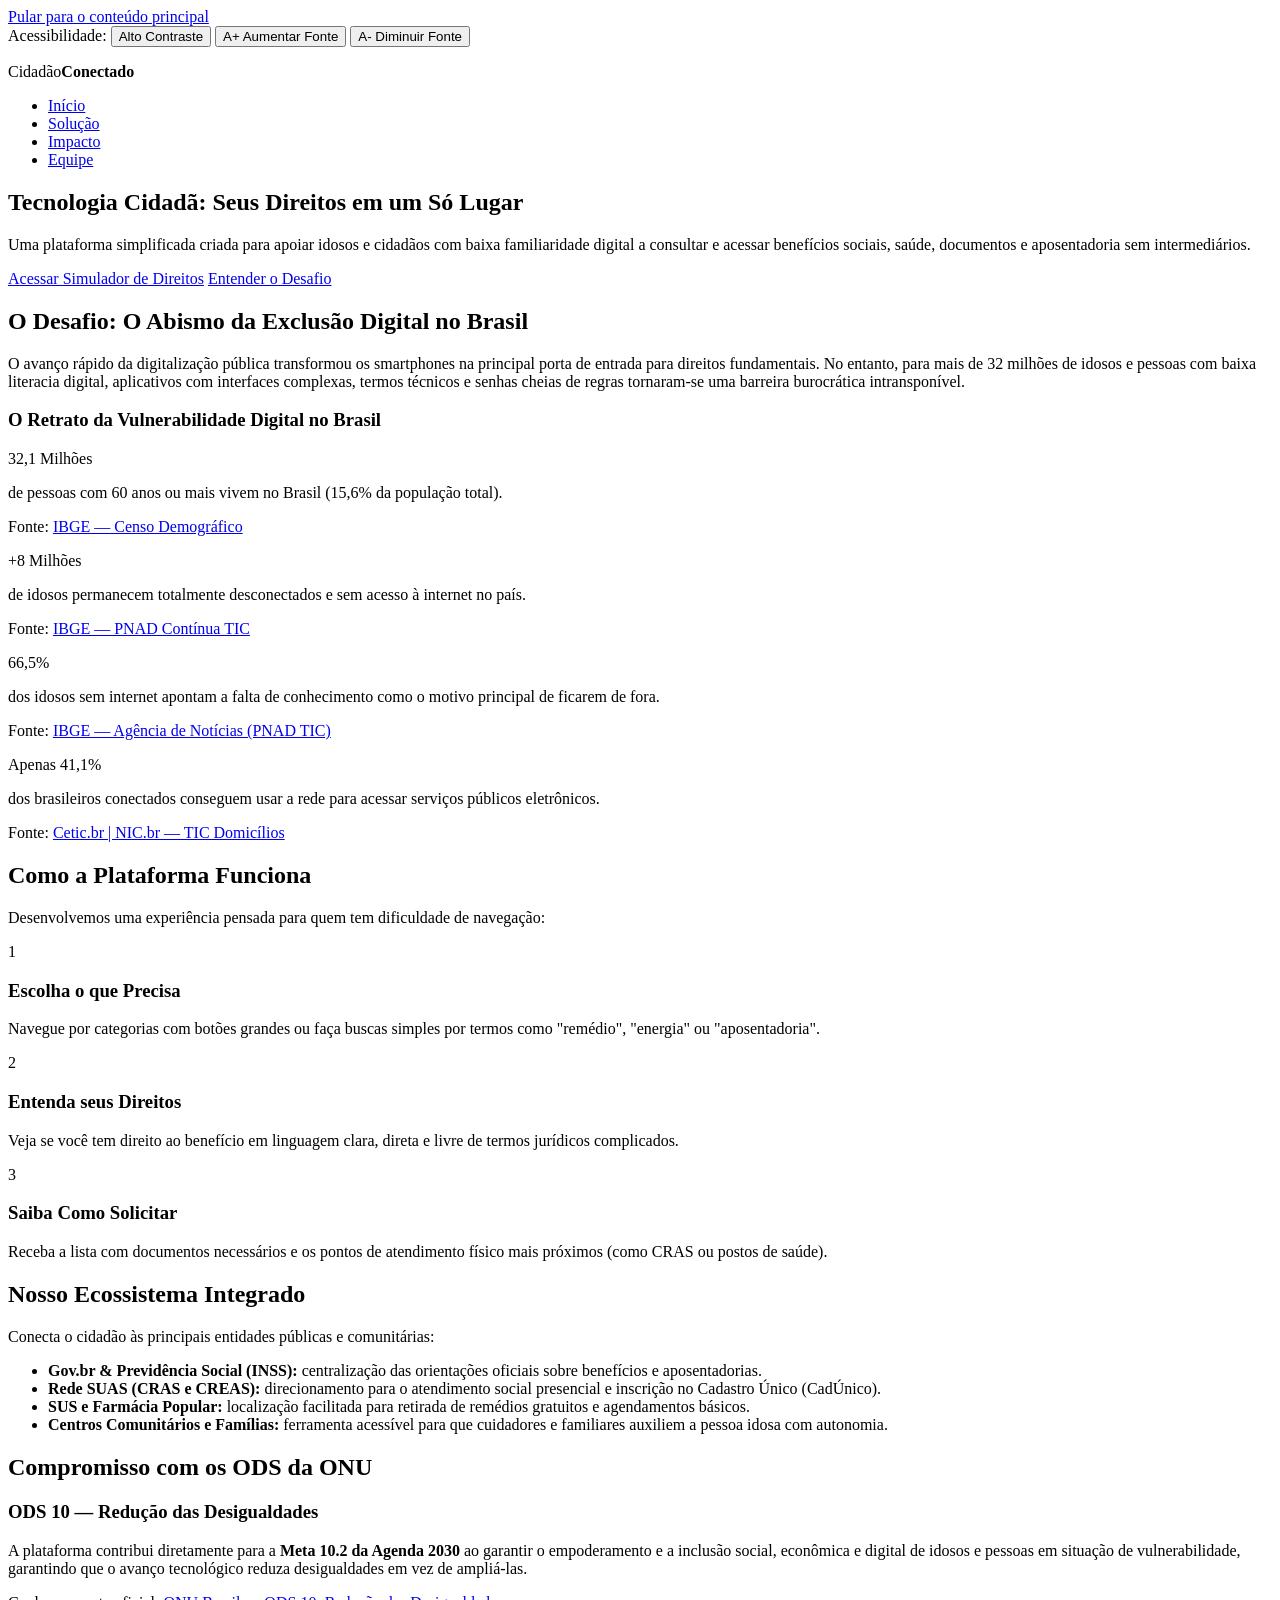
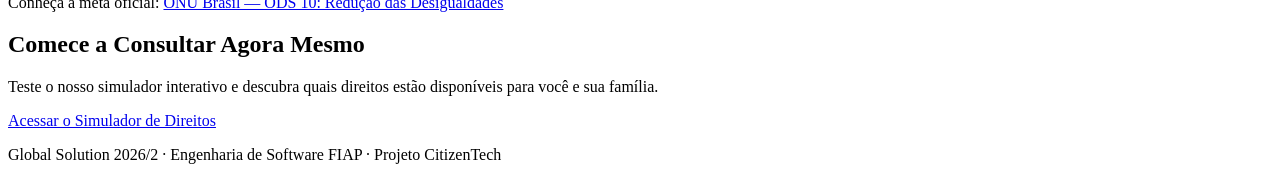
==== index.html @ df6c73b5 "att html" ====
<!DOCTYPE html>
<html lang="pt-BR">
<head>
  <meta charset="UTF-8">
  <meta name="viewport" content="width=device-width, initial-scale=1.0">
  <title>Cidadão Conectado | Serviços e Direitos Acessíveis</title>
  <link rel="stylesheet" href="css/style.css">
</head>
<body>

  <!-- Atalho de acessibilidade para teclado (Requisito 06) -->
  <a class="pular" href="#conteudo">Pular para o conteúdo principal</a>

  <!-- Barra de Acessibilidade (Diferencial de Desempate - Página 22 do PDF) -->
  <aside class="barra-acessibilidade" aria-label="Ferramentas de Acessibilidade">
    <div class="conteiner-acessibilidade">
      <span>Acessibilidade:</span>
      <button type="button" id="btn-contraste" aria-label="Alternar modo de alto contraste">Alto Contraste</button>
      <button type="button" id="btn-aumentar-fonte" aria-label="Aumentar o tamanho do texto">A+ Aumentar Fonte</button>
      <button type="button" id="btn-diminuir-fonte" aria-label="Diminuir o tamanho do texto">A- Diminuir Fonte</button>
    </div>
  </aside>

  <!-- Cabeçalho e Menu Semântico Padronizado (Requisito 02) -->
  <header>
    <div class="conteiner-topo">
      <div class="marca">
        <p class="logo-texto">Cidadão<strong>Conectado</strong></p>
      </div>
      <nav aria-label="Navegação Principal">
        <ul>
          <li><a href="index.html" aria-current="page">Início</a></li>
          <li><a href="solucao.html">Solução</a></li>
          <li><a href="impacto.html">Impacto</a></li>
          <li><a href="equipe.html">Equipe</a></li>
        </ul>
      </nav>
    </div>
  </header>

  <!-- Conteúdo Principal Exclusivo -->
  <main id="conteudo">
    <!-- Bloco 1: Destaque Principal (Hero) -->
    <section class="destaque-home">
      <h1>Tecnologia Cidadã: Seus Direitos em um Só Lugar</h1>
      <p class="subtitulo">
        Uma plataforma simplificada criada para apoiar idosos e cidadãos com baixa familiaridade digital a consultar e acessar benefícios sociais, saúde, documentos e aposentadoria sem intermediários.
      </p>
      <div class="botoes-hero">
        <a href="solucao.html" class="botao-destaque">Acessar Simulador de Direitos</a>
        <a href="#problema" class="botao-secundario">Entender o Desafio</a>
      </div>
    </section>

    <!-- Bloco 2: Quem é o Cidadão e os Dados Reais do Problema (Requisito 01 da GS) -->
    <section id="problema" class="secao-problema">
      <h2>O Desafio: O Abismo da Exclusão Digital no Brasil</h2>
      <p>
        O avanço rápido da digitalização pública transformou os smartphones na principal porta de entrada para direitos fundamentais. No entanto, para mais de 32 milhões de idosos e pessoas com baixa literacia digital, aplicativos com interfaces complexas, termos técnicos e senhas cheias de regras tornaram-se uma barreira burocrática intransponível.
      </p>

      <!-- Painel Estatístico com Fontes Oficiais e Links Externos Seguros [F01-05] -->
      <article class="painel-estatisticas">
        <h3>O Retrato da Vulnerabilidade Digital no Brasil</h3>
        
        <div class="linha-dados">
          <div class="dado-item">
            <p class="numero-destaque">32,1 Milhões</p>
            <p>de pessoas com 60 anos ou mais vivem no Brasil (15,6% da população total).</p>
            <p class="link-fonte">
              Fonte: <a href="https://censo2022.ibge.gov.br/" target="_blank" rel="noopener noreferrer">IBGE — Censo Demográfico</a>
            </p>
          </div>

          <div class="dado-item">
            <p class="numero-destaque">+8 Milhões</p>
            <p>de idosos permanecem totalmente desconectados e sem acesso à internet no país.</p>
            <p class="link-fonte">
              Fonte: <a href="https://www.ibge.gov.br/estatisticas/sociais/populacao/17270-pnad-continua.html" target="_blank" rel="noopener noreferrer">IBGE — PNAD Contínua TIC</a>
            </p>
          </div>

          <div class="dado-item">
            <p class="numero-destaque">66,5%</p>
            <p>dos idosos sem internet apontam a falta de conhecimento como o motivo principal de ficarem de fora.</p>
            <p class="link-fonte">
              Fonte: <a href="https://agenciadenoticias.ibge.gov.br/" target="_blank" rel="noopener noreferrer">IBGE — Agência de Notícias (PNAD TIC)</a>
            </p>
          </div>

          <div class="dado-item">
            <p class="numero-destaque">Apenas 41,1%</p>
            <p>dos brasileiros conectados conseguem usar a rede para acessar serviços públicos eletrônicos.</p>
            <p class="link-fonte">
              Fonte: <a href="https://cetic.br/pt/pesquisa/domicilios/" target="_blank" rel="noopener noreferrer">Cetic.br | NIC.br — TIC Domicílios</a>
            </p>
          </div>
        </div>
      </article>
    </section>

    <!-- Bloco 3: Como Funciona em 3 Passos Simples (Critério 03 do PDF da GS) -->
    <section class="como-funciona">
      <h2>Como a Plataforma Funciona</h2>
      <p>Desenvolvemos uma experiência pensada para quem tem dificuldade de navegação:</p>
      
      <div class="passos-grid">
        <article class="card-passo">
          <span class="passo-numero">1</span>
          <h3>Escolha o que Precisa</h3>
          <p>Navegue por categorias com botões grandes ou faça buscas simples por termos como "remédio", "energia" ou "aposentadoria".</p>
        </article>

        <article class="card-passo">
          <span class="passo-numero">2</span>
          <h3>Entenda seus Direitos</h3>
          <p>Veja se você tem direito ao benefício em linguagem clara, direta e livre de termos jurídicos complicados.</p>
        </article>

        <article class="card-passo">
          <span class="passo-numero">3</span>
          <h3>Saiba Como Solicitar</h3>
          <p>Receba a lista com documentos necessários e os pontos de atendimento físico mais próximos (como CRAS ou postos de saúde).</p>
        </article>
      </div>
    </section>

    <!-- Bloco 4: Quem Participa do Ecossistema (Critério 05 do PDF da GS) -->
    <section class="secao-ecossistema">
      <h2>Nosso Ecossistema Integrado</h2>
      <p>Conecta o cidadão às principais entidades públicas e comunitárias:</p>
      <ul>
        <li><strong>Gov.br & Previdência Social (INSS):</strong> centralização das orientações oficiais sobre benefícios e aposentadorias.</li>
        <li><strong>Rede SUAS (CRAS e CREAS):</strong> direcionamento para o atendimento social presencial e inscrição no Cadastro Único (CadÚnico).</li>
        <li><strong>SUS e Farmácia Popular:</strong> localização facilitada para retirada de remédios gratuitos e agendamentos básicos.</li>
        <li><strong>Centros Comunitários e Famílias:</strong> ferramenta acessível para que cuidadores e familiares auxiliem a pessoa idosa com autonomia.</li>
      </ul>
    </section>

    <!-- Bloco 5: Conexão com os ODS da ONU (Páginas 11 e 20 do PDF da GS) -->
    <section class="secao-ods">
      <h2>Compromisso com os ODS da ONU</h2>
      <article class="card-ods">
        <h3>ODS 10 — Redução das Desigualdades</h3>
        <p>
          A plataforma contribui diretamente para a <strong>Meta 10.2 da Agenda 2030</strong> ao garantir o empoderamento e a inclusão social, econômica e digital de idosos e pessoas em situação de vulnerabilidade, garantindo que o avanço tecnológico reduza desigualdades em vez de ampliá-las.
        </p>
        <p class="link-fonte">
          Conheça a meta oficial: 
          <a href="https://brasil.un.org/pt-br/sdgs/10" target="_blank" rel="noopener noreferrer">
            ONU Brasil — ODS 10: Redução das Desigualdades
          </a>
        </p>
      </article>
    </section>

    <!-- Bloco 6: Nenhuma Página sem Saída (Diferencial da Página 22) -->
    <section class="chamada-acao">
      <h2>Comece a Consultar Agora Mesmo</h2>
      <p>Teste o nosso simulador interativo e descubra quais direitos estão disponíveis para você e sua família.</p>
      <a href="solucao.html" class="botao-destaque">Acessar o Simulador de Direitos</a>
    </section>
  </main> <!-- Fechamento correto do main! -->

  <!-- Rodapé Semântico -->
  <footer>
    <p>Global Solution 2026/2 · Engenharia de Software FIAP · Projeto CitizenTech</p>
  </footer>

</body>
</html>
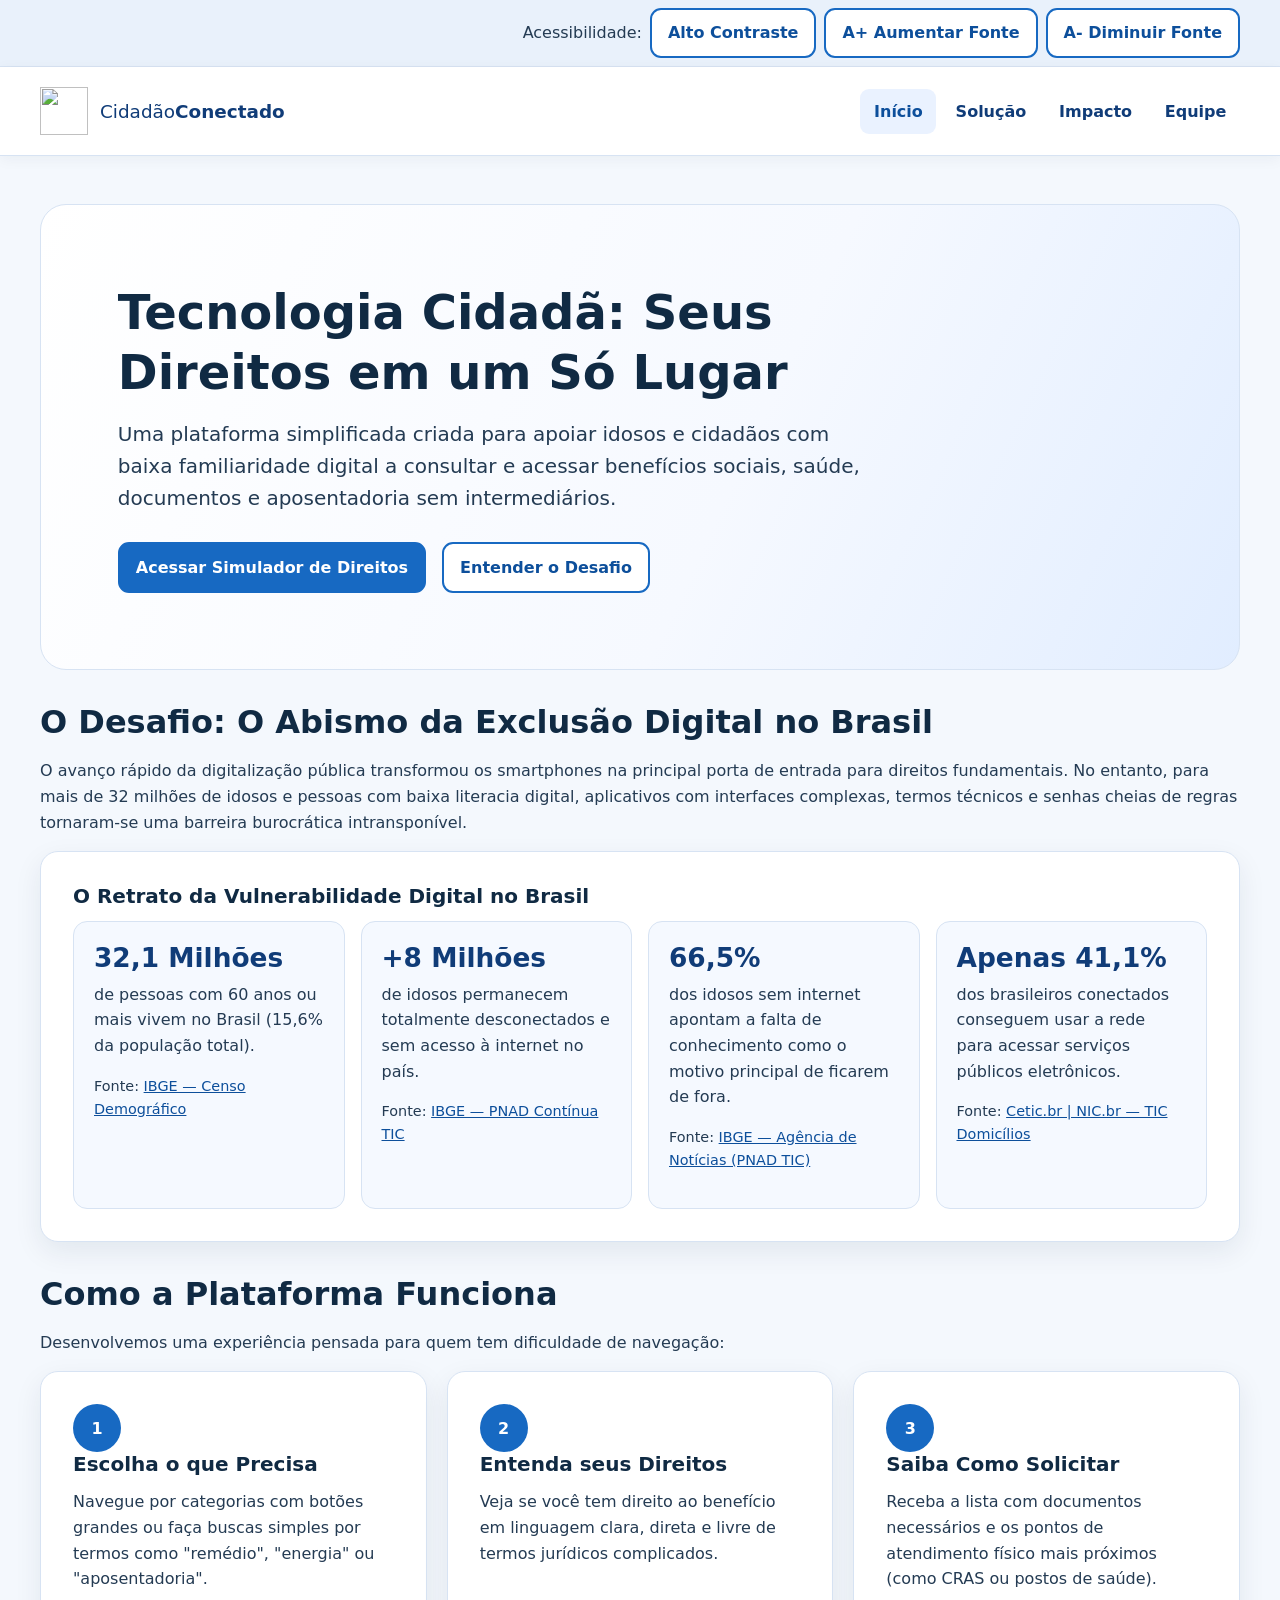
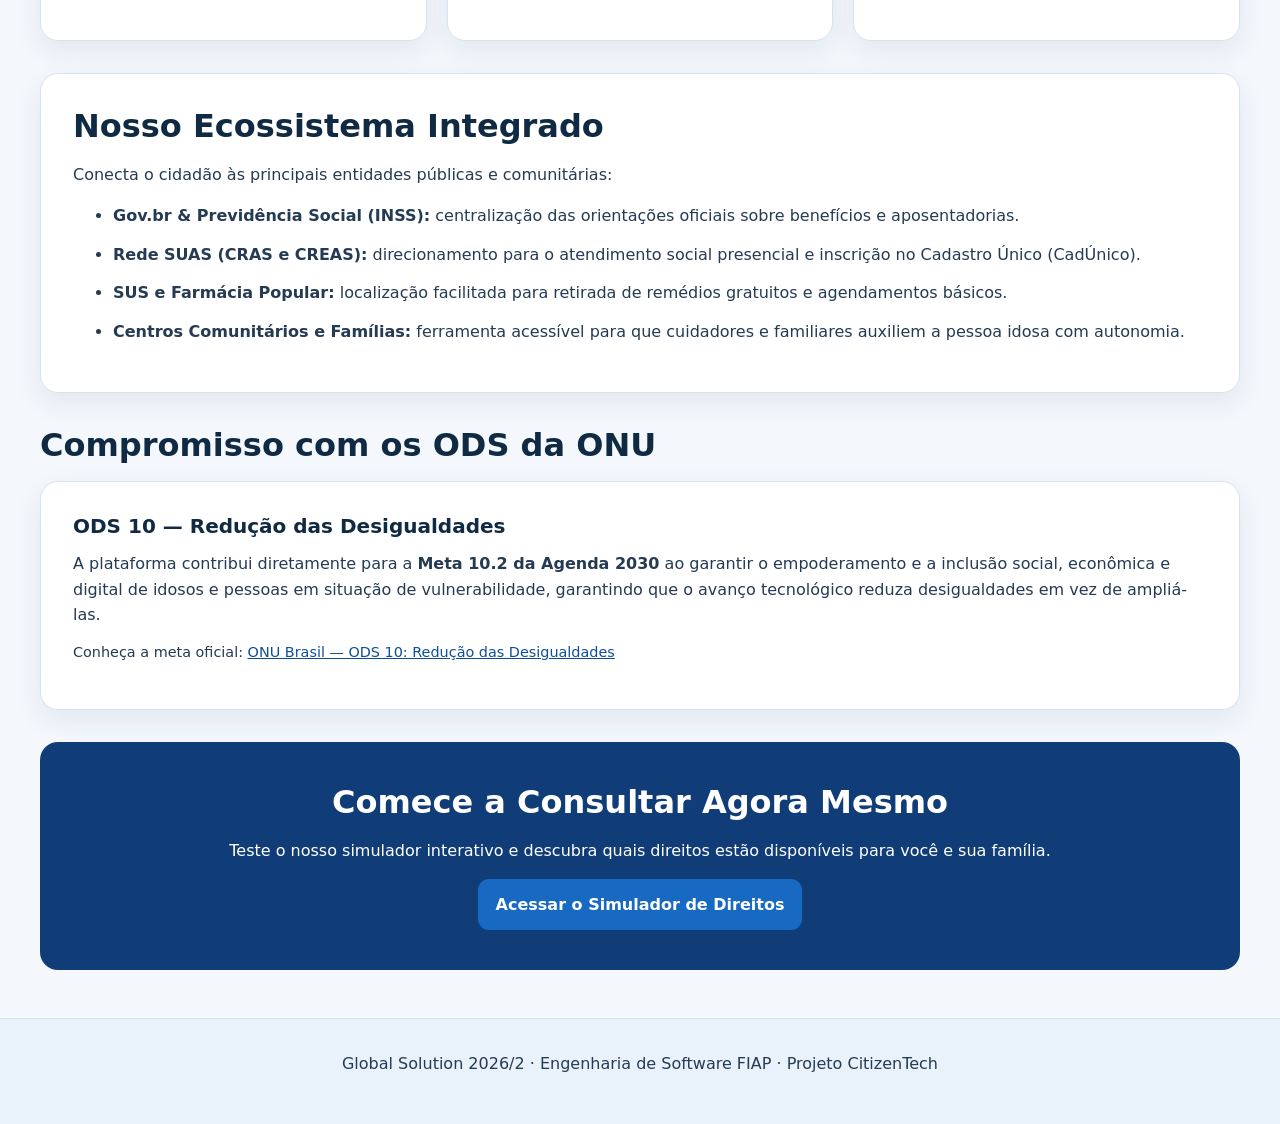
==== commit c080fbc0: "att html" ====
--- a/index.html
+++ b/index.html
@@ -5,6 +5,8 @@
   <meta name="viewport" content="width=device-width, initial-scale=1.0">
   <title>Cidadão Conectado | Serviços e Direitos Acessíveis</title>
   <link rel="stylesheet" href="css/style.css">
+  <link rel="stylesheet" href="css/home.css">
+  <link rel="icon" type="image/png" href="img/logo-sem-palavras.png">
 </head>
 <body>
 
@@ -25,6 +27,7 @@
   <header>
     <div class="conteiner-topo">
       <div class="marca">
+        <img src="img/logo-sem-palavras.png" alt="">
         <p class="logo-texto">Cidadão<strong>Conectado</strong></p>
       </div>
       <nav aria-label="Navegação Principal">
--- a/css/style.css
+++ b/css/style.css
@@ -0,0 +1,295 @@
+
+:root {
+  color-scheme: light;
+  --fundo: #f4f8fd;
+  --superficie: #fff;
+  --texto: #243b53;
+  --titulo: #102a43;
+  --azul: #1769c2;
+  --azul-escuro: #103c78;
+  --azul-hover: #0d4f9b;
+  --borda: #d7e3f3;
+  --foco: #1f6feb;
+  --erro: #b42318;
+  --sucesso: #167d3e;
+  --raio: 18px;
+  --sombra: 0 10px 28px rgb(16 42 67 / 8%);
+}
+
+* { box-sizing: border-box; }
+
+html { scroll-behavior: smooth; }
+
+body {
+  display: flex;
+  flex-direction: column;
+  min-height: 100vh;
+  margin: 0;
+  background: var(--fundo);
+  color: var(--texto);
+  font-family: system-ui, -apple-system, "Segoe UI", sans-serif;
+  line-height: 1.6;
+}
+
+a { color: var(--azul-hover); }
+
+a:focus-visible, button:focus-visible, input:focus-visible, select:focus-visible, textarea:focus-visible {
+  outline: 3px solid var(--foco);
+  outline-offset: 3px;
+}
+
+.pular {
+  position: absolute;
+  z-index: 1;
+  top: .5rem;
+  left: .5rem;
+  padding: .65rem 1rem;
+  transform: translateY(-160%);
+  border-radius: 8px;
+  background: #fff;
+  color: var(--azul-escuro);
+}
+
+.pular:focus { transform: translateY(0); }
+
+.barra-acessibilidade {
+  padding: .5rem 1rem;
+  border-bottom: 1px solid var(--borda);
+  background: #e9f1fb;
+}
+
+.conteiner-acessibilidade {
+  display: flex;
+  flex-wrap: wrap;
+  align-items: center;
+  justify-content: flex-end;
+  gap: .5rem;
+  width: min(1200px, 100%);
+  margin: 0 auto;
+}
+
+header {
+  border-bottom: 1px solid var(--borda);
+  background: var(--superficie);
+  box-shadow: 0 3px 14px rgb(16 42 67 / 5%);
+}
+
+.conteiner-topo {
+  display: flex;
+  align-items: center;
+  justify-content: space-between;
+  gap: 1.5rem;
+  width: min(1200px, calc(100% - 2rem));
+  min-height: 88px;
+  margin: 0 auto;
+}
+
+.marca {
+  display: flex;
+  align-items: center;
+  gap: .75rem;
+  flex-shrink: 0;
+}
+
+.marca img {
+  width: 3rem;
+  height: 3rem;
+  object-fit: contain;
+}
+
+.marca .logo-texto {
+  margin: 0;
+  color: var(--azul-escuro);
+  font-size: 1.15rem;
+}
+
+header nav ul {
+  display: flex;
+  flex-wrap: wrap;
+  gap: .35rem;
+  margin: 0;
+  padding: 0;
+  list-style: none;
+}
+
+header nav a {
+  display: block;
+  padding: .6rem .85rem;
+  border-radius: 9px;
+  color: var(--azul-escuro);
+  font-weight: 650;
+  text-decoration: none;
+}
+
+header nav a:hover, header nav a[aria-current="page"] {
+  background: #eaf2ff;
+  color: var(--azul-hover);
+}
+
+main {
+  flex: 1;
+  width: min(1200px, calc(100% - 2rem));
+  margin: 0 auto;
+  padding: 3rem 0;
+}
+
+h1, h2, h3 {
+  color: var(--titulo);
+  line-height: 1.25;
+}
+
+h1 { margin: 0 0 1rem; font-size: clamp(2rem, 4vw, 3rem); }
+h2 { margin: 0 0 1rem; font-size: clamp(1.5rem, 3vw, 2rem); }
+h3 { margin: 0 0 .75rem; font-size: 1.25rem; }
+p { margin: 0 0 1rem; }
+main > section + section { margin-top: 2rem; }
+
+.botao-destaque, .botao-secundario, button {
+  display: inline-flex;
+  align-items: center;
+  justify-content: center;
+  min-height: 48px;
+  padding: .65rem 1rem;
+  border: 2px solid var(--azul);
+  border-radius: 11px;
+  background: #fff;
+  color: var(--azul-hover);
+  font: inherit;
+  font-weight: 700;
+  text-align: center;
+  text-decoration: none;
+  cursor: pointer;
+}
+
+.botao-destaque, button[type="submit"] {
+  background: var(--azul);
+  color: #fff;
+}
+
+.botao-destaque:hover, button[type="submit"]:hover { background: var(--azul-hover); color: #fff; }
+
+.botao-secundario, .chamada-ajuda a {
+  background: #fff;
+  color: var(--azul-hover);
+}
+
+.chamada-ajuda a { display: inline-flex; padding: .65rem 1rem; border-radius: 11px; }
+
+.botao-secundario:hover, .chamada-ajuda a:hover { background: #edf4ff; }
+
+/* Campos de formulário compartilhados */
+label {
+  display: block;
+  margin-bottom: .4rem;
+  font-weight: 650;
+}
+
+input, select, textarea {
+  display: block;
+  width: 100%;
+  min-height: 54px;
+  padding: .75rem .95rem;
+  border: 2px solid #627d98;
+  border-radius: 11px;
+  background: #fff;
+  color: #142b4b;
+  font: inherit;
+}
+
+textarea { resize: vertical; }
+input:focus-visible, select:focus-visible, textarea:focus-visible { border-color: var(--azul); }
+
+
+/* Rodapé */
+footer {margin-top: auto;
+  padding: 2rem 1.25rem;
+  border-top: 1px solid #d7e3f3;
+  background: #e9f1fb;
+  text-align: center;
+}
+
+/* Acessibilidade — validação */
+[aria-invalid="true"] { border-color: var(--erro); }
+
+/* Alto contraste */
+body.alto-contraste {
+  --fundo: #000;
+  --superficie: #000;
+  --texto: #fff;
+  --titulo: #fff;
+  --borda: #fff;
+  --foco: #ffeb00;
+  --azul: #ffeb00;
+  --azul-hover: #ffeb00;
+  background: #000;
+  color: #fff;
+}
+
+body.alto-contraste :is(header, footer, .barra-acessibilidade, .destaque-home, .painel-estatisticas, .dado-item, .card-passo, .card-ods, .secao-ecossistema, .area-filtros, .grade-servicos > *, .chamada-ajuda, #form-contato, .cartao-membro, .chamada-acao) {
+  background: #000;
+  color: #fff;
+  border-color: #fff;
+  box-shadow: none;
+}
+
+body.alto-contraste :is(a, .numero-destaque, .marca .logo-texto) { color: #ffeb00; }
+
+body.alto-contraste :is(input, select, textarea, button, .botao-destaque, .botao-secundario, .chamada-ajuda a) {
+  background: #000;
+  color: #ffeb00;
+  border-color: #ffeb00;
+}
+
+body.alto-contraste :is(h1, h2, h3) { color: #fff; }
+
+body.alto-contraste header nav a[aria-current="page"] {
+  color: #ffeb00;
+  background: #000;
+  box-shadow: inset 0 -3px #ffeb00;
+}
+
+body.alto-contraste .mensagem-erro { color: #ff8c8c; }
+
+/* Responsividade compartilhada */
+@media (max-width: 980px) {
+  .conteiner-topo { flex-wrap: wrap; }
+}
+
+body.alto-contraste .passo-numero {
+  background: #ffeb00;
+  color: #000; 
+  border: 2px solid #ffeb00;
+}
+
+body.alto-contraste :is(.botao-destaque, button, .botao-secundario, .chamada-ajuda a):hover {
+  background: #ffeb00;
+  color: #000; /* Texto preto nítido sobre fundo amarelo */
+}
+
+@media (max-width: 680px) {
+  body { font-size: 1rem; }
+  main { width: calc(100% - 2rem); padding-block: 1.5rem 3rem; }
+  .conteiner-topo { flex-direction: column; gap: .75rem; }
+  .conteiner-topo nav { width: 100%; }
+  header nav ul { justify-content: center; }
+  header nav a { padding: .5rem .7rem; }
+  .conteiner-acessibilidade { justify-content: center; }
+}
+
+@media (max-width: 420px) {
+  .conteiner-acessibilidade button { flex: 1; }
+}
+
+@media (prefers-reduced-motion: reduce) {
+  html { scroll-behavior: auto; }
+}
+
+@media print {
+  .barra-acessibilidade, .pular, .botoes-hero { display: none; }
+  body { background: #fff; color: #000; }
+}
+
+
+/* Ajustes de textos longos */
+main > *, .painel-estatisticas, .card-ods, .card-passo { min-width: 0; }
+.link-fonte a { overflow-wrap: anywhere; }
--- a/css/home.css
+++ b/css/home.css
@@ -0,0 +1,106 @@
+/* PÁGINA INICIAL */
+.destaque-home {
+  padding: clamp(2rem, 6vw, 5rem);
+  border: 1px solid var(--borda);
+  border-radius: 26px;
+  background: linear-gradient(115deg, #fff 0%, #f6f9ff 58%, #e1edff 100%);
+}
+
+.destaque-home h1 { max-width: 760px; margin-top: 0; }
+
+.subtitulo { max-width: 750px; font-size: 1.25rem; }
+
+.botoes-hero {
+  display: flex;
+  flex-wrap: wrap;
+  gap: 1rem;
+  margin-top: 1.75rem;
+}
+
+.secao-problema, .como-funciona, .secao-ecossistema, .secao-ods { scroll-margin-top: 1.5rem; }
+
+.painel-estatisticas, .card-ods, .secao-ecossistema {
+  padding: 2rem;
+  background: #fff;
+  border: 1px solid var(--borda);
+  border-radius: var(--raio);
+  box-shadow: var(--sombra);
+}
+
+.linha-dados {
+  display: grid;
+  grid-template-columns: repeat(4, minmax(0, 1fr));  gap: 1rem;
+}
+
+.dado-item {
+  min-width: 0;
+  padding: 1.25rem;
+  background: #f5f9ff;
+  border: 1px solid var(--borda);
+  border-radius: 14px;
+}
+
+.numero-destaque {
+  margin: 0 0 .5rem;
+  color: var(--azul-escuro);
+  font-size: 1.65rem;
+  font-weight: 800;
+  line-height: 1.2;
+}
+
+.link-fonte { font-size: .9rem; overflow-wrap: anywhere; }
+
+.passos-grid {
+  display: grid;
+  grid-template-columns: repeat(3, minmax(0, 1fr));
+  gap: 1.25rem;
+}
+
+.card-passo {
+  min-width: 0;
+  padding: 2rem;
+  background: #fff;
+  border: 1px solid var(--borda);
+  border-radius: var(--raio);
+  box-shadow: var(--sombra);
+}
+
+.passo-numero {
+  display: inline-grid;
+  place-items: center;
+  width: 48px;
+  height: 48px;
+  border-radius: 50%;
+  background: var(--azul);
+  color: #fff;
+  font-weight: 800;
+}
+
+.secao-ecossistema li, .card-ods p { margin-bottom: .8rem; }
+
+.chamada-acao {
+  padding: 2.5rem;
+  border-radius: var(--raio);
+  background: var(--azul-escuro);
+  color: #fff;
+  text-align: center;
+}
+
+.chamada-acao h2 { color: #fff; }
+
+/* Responsividade — Home */
+@media (max-width: 980px) {
+  .linha-dados { grid-template-columns: repeat(2, minmax(0, 1fr)); }
+  .passos-grid { grid-template-columns: 1fr; }
+}
+
+@media (max-width: 680px) {
+  .linha-dados, .passos-grid { grid-template-columns: minmax(0, 1fr); }
+  .botoes-hero { flex-direction: column; }
+  .botoes-hero a { width: 100%; }
+  .destaque-home, .painel-estatisticas, .card-passo, .secao-ecossistema, .card-ods { padding: 1.4rem; }
+}
+
+@media (max-width: 420px) {
+  .destaque-home h1 { font-size: 1.85rem; }
+}
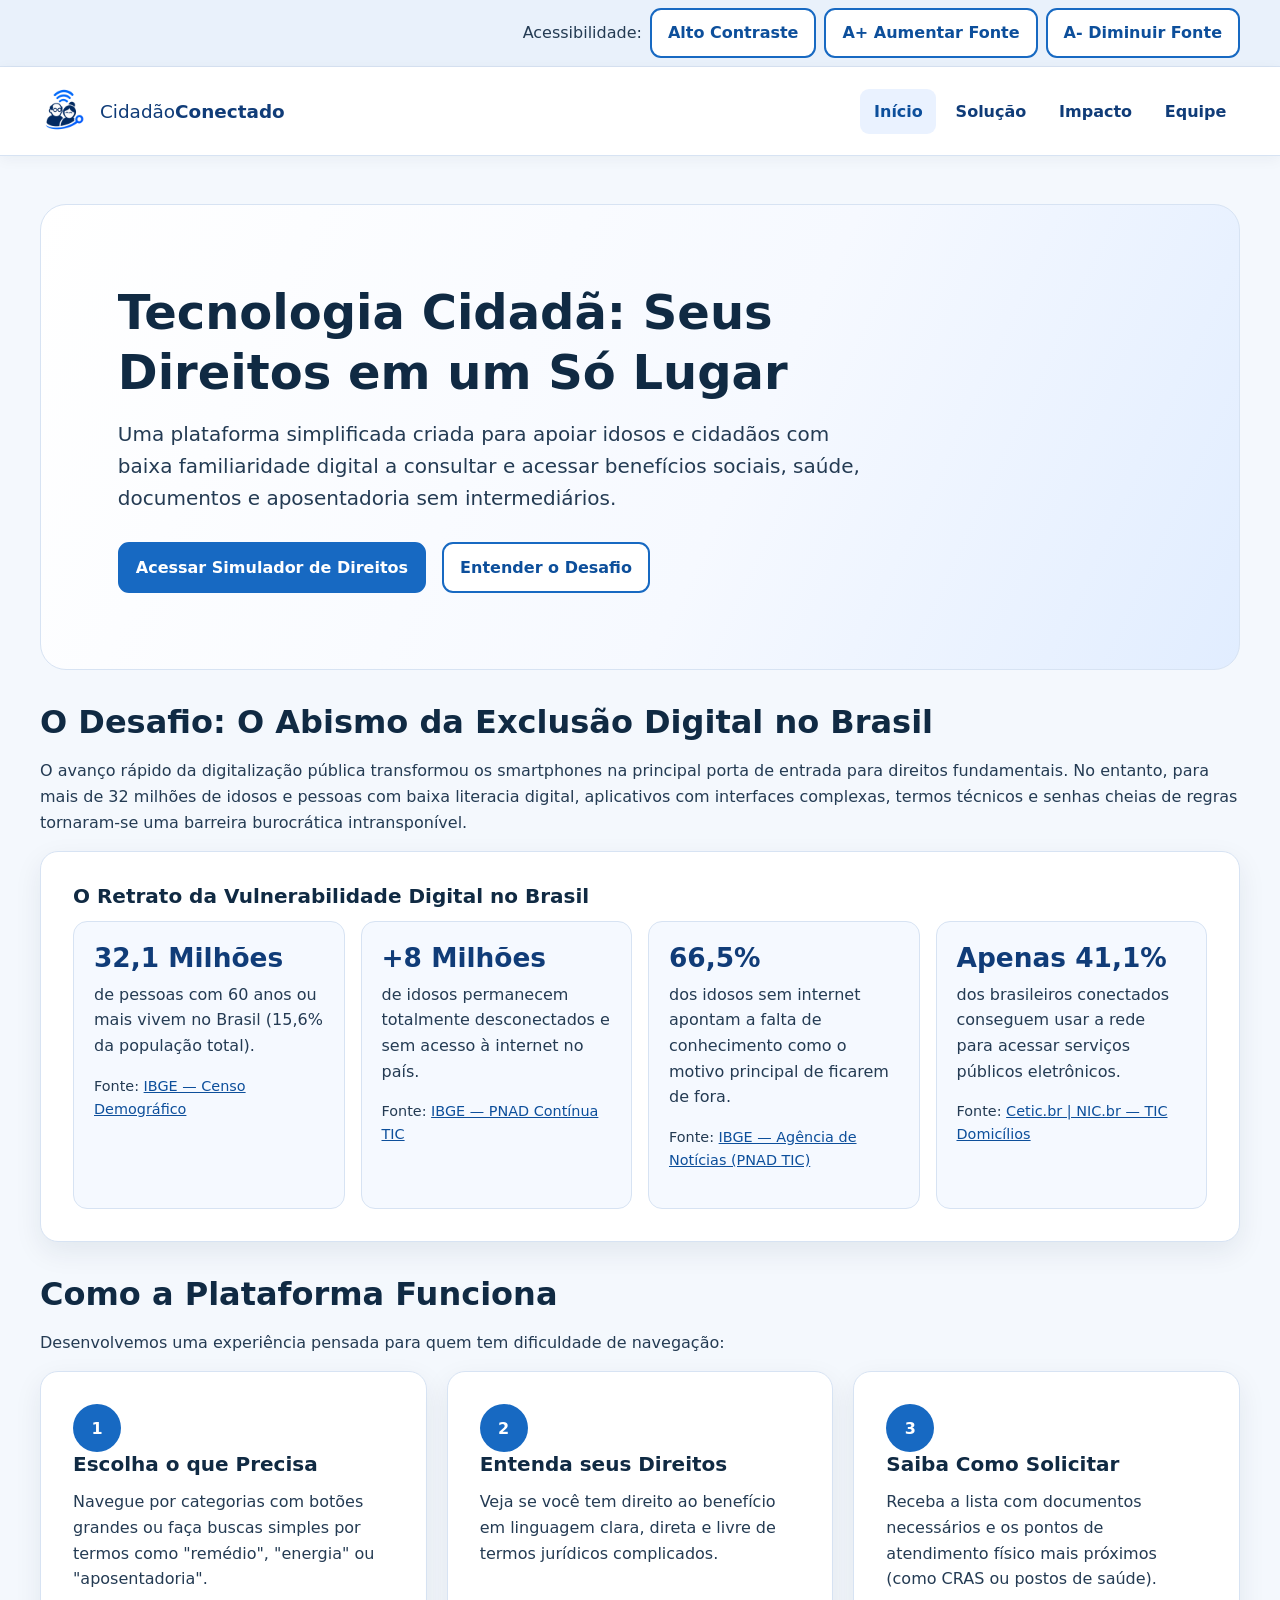
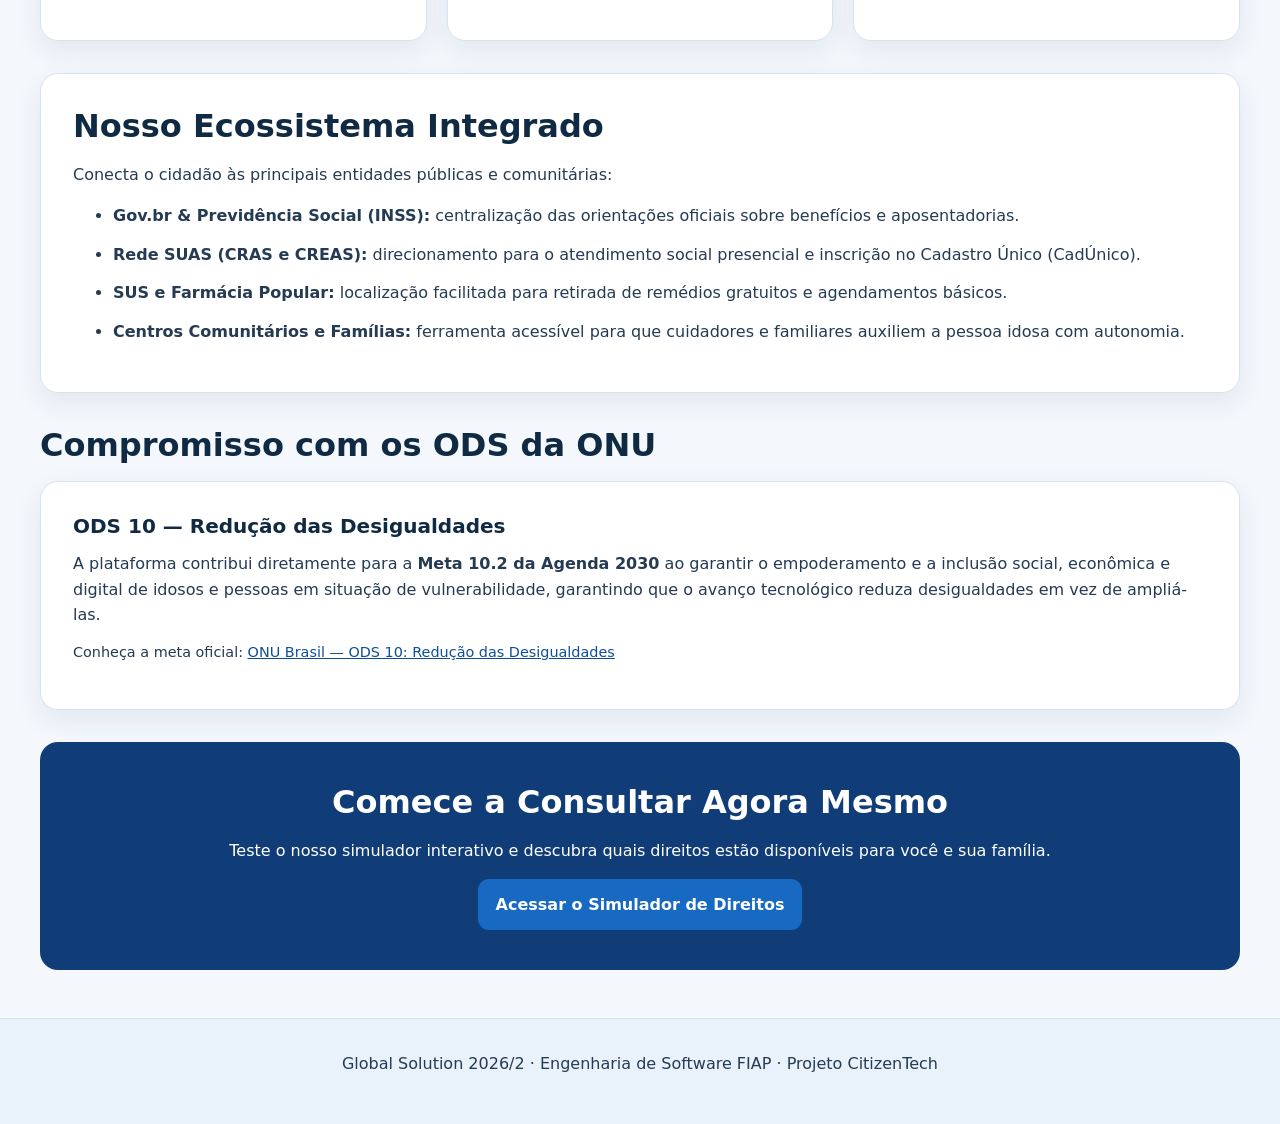
==== commit 4da125e9: "atualizando todos arquivos" ====
--- a/index.html
+++ b/index.html
@@ -27,7 +27,7 @@
   <header>
     <div class="conteiner-topo">
       <div class="marca">
-        <img src="img/logo-sem-palavras.png" alt="">
+        <img src="img/logo-sem-palavras.png" alt="Logotipo Cidadão Conectado: dois idosos conectados por sinal de rede">
         <p class="logo-texto">Cidadão<strong>Conectado</strong></p>
       </div>
       <nav aria-label="Navegação Principal">
@@ -163,12 +163,12 @@
       <p>Teste o nosso simulador interativo e descubra quais direitos estão disponíveis para você e sua família.</p>
       <a href="solucao.html" class="botao-destaque">Acessar o Simulador de Direitos</a>
     </section>
-  </main> <!-- Fechamento correto do main! -->
+  </main>
 
   <!-- Rodapé Semântico -->
   <footer>
     <p>Global Solution 2026/2 · Engenharia de Software FIAP · Projeto CitizenTech</p>
   </footer>
-
+  <script src="js/acessibilidade.js"></script>
 </body>
 </html>
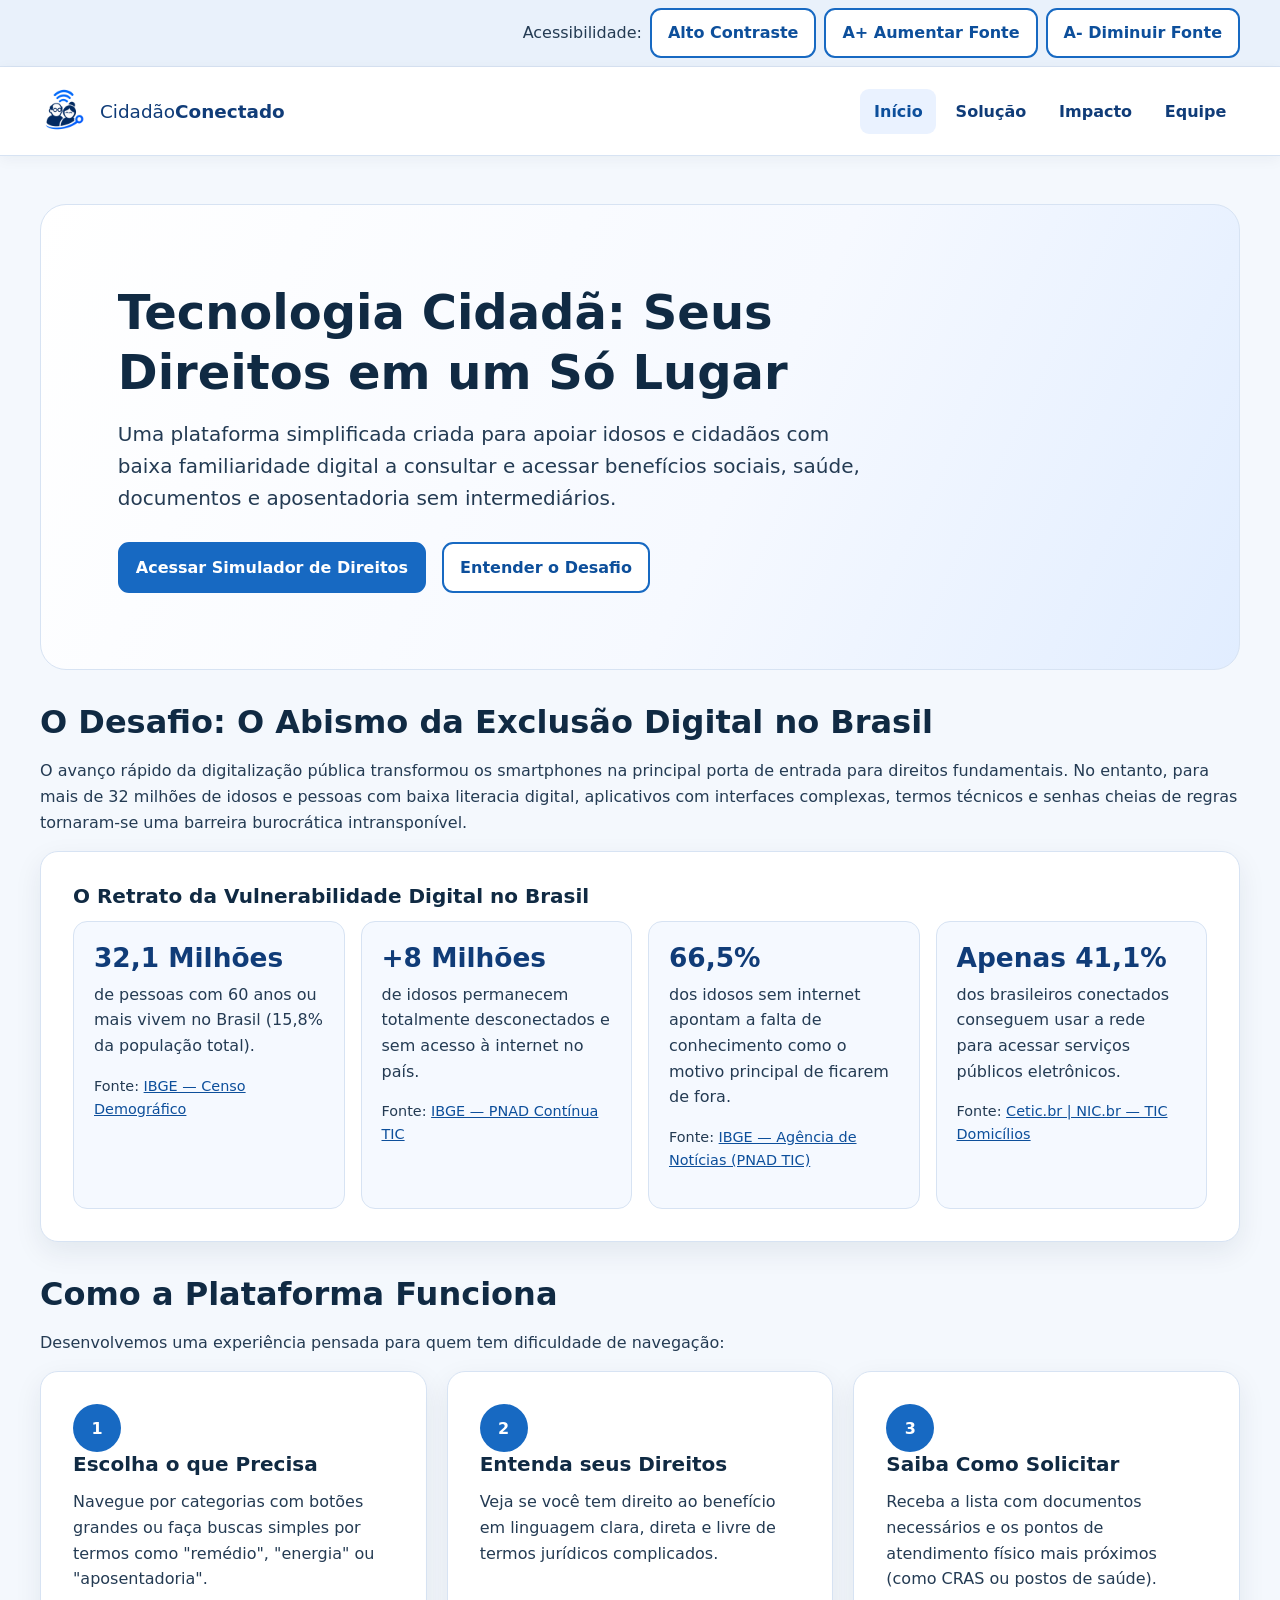
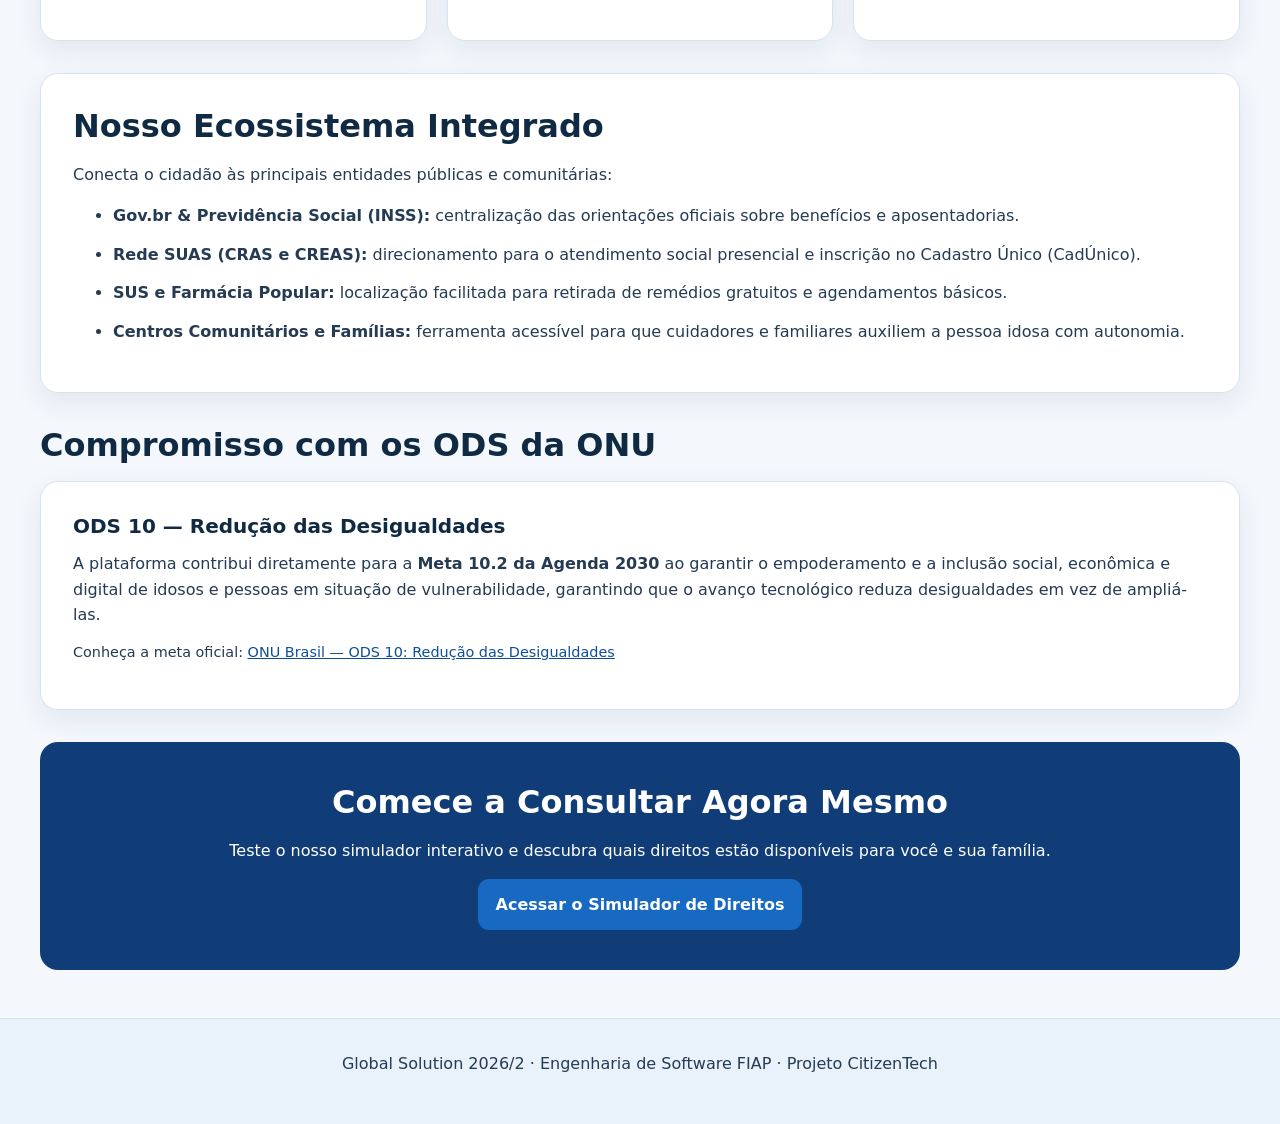
==== commit b41b19fd: "Add files via upload" ====
--- a/index.html
+++ b/index.html
@@ -10,10 +10,8 @@
 </head>
 <body>
 
-  <!-- Atalho de acessibilidade para teclado (Requisito 06) -->
   <a class="pular" href="#conteudo">Pular para o conteúdo principal</a>
 
-  <!-- Barra de Acessibilidade (Diferencial de Desempate - Página 22 do PDF) -->
   <aside class="barra-acessibilidade" aria-label="Ferramentas de Acessibilidade">
     <div class="conteiner-acessibilidade">
       <span>Acessibilidade:</span>
@@ -23,7 +21,6 @@
     </div>
   </aside>
 
-  <!-- Cabeçalho e Menu Semântico Padronizado (Requisito 02) -->
   <header>
     <div class="conteiner-topo">
       <div class="marca">
@@ -41,9 +38,7 @@
     </div>
   </header>
 
-  <!-- Conteúdo Principal Exclusivo -->
   <main id="conteudo">
-    <!-- Bloco 1: Destaque Principal (Hero) -->
     <section class="destaque-home">
       <h1>Tecnologia Cidadã: Seus Direitos em um Só Lugar</h1>
       <p class="subtitulo">
@@ -55,21 +50,19 @@
       </div>
     </section>
 
-    <!-- Bloco 2: Quem é o Cidadão e os Dados Reais do Problema (Requisito 01 da GS) -->
     <section id="problema" class="secao-problema">
       <h2>O Desafio: O Abismo da Exclusão Digital no Brasil</h2>
       <p>
         O avanço rápido da digitalização pública transformou os smartphones na principal porta de entrada para direitos fundamentais. No entanto, para mais de 32 milhões de idosos e pessoas com baixa literacia digital, aplicativos com interfaces complexas, termos técnicos e senhas cheias de regras tornaram-se uma barreira burocrática intransponível.
       </p>
 
-      <!-- Painel Estatístico com Fontes Oficiais e Links Externos Seguros [F01-05] -->
       <article class="painel-estatisticas">
         <h3>O Retrato da Vulnerabilidade Digital no Brasil</h3>
         
         <div class="linha-dados">
           <div class="dado-item">
             <p class="numero-destaque">32,1 Milhões</p>
-            <p>de pessoas com 60 anos ou mais vivem no Brasil (15,6% da população total).</p>
+            <p>de pessoas com 60 anos ou mais vivem no Brasil (15,8% da população total).</p>
             <p class="link-fonte">
               Fonte: <a href="https://censo2022.ibge.gov.br/" target="_blank" rel="noopener noreferrer">IBGE — Censo Demográfico</a>
             </p>
@@ -102,7 +95,6 @@
       </article>
     </section>
 
-    <!-- Bloco 3: Como Funciona em 3 Passos Simples (Critério 03 do PDF da GS) -->
     <section class="como-funciona">
       <h2>Como a Plataforma Funciona</h2>
       <p>Desenvolvemos uma experiência pensada para quem tem dificuldade de navegação:</p>
@@ -128,7 +120,6 @@
       </div>
     </section>
 
-    <!-- Bloco 4: Quem Participa do Ecossistema (Critério 05 do PDF da GS) -->
     <section class="secao-ecossistema">
       <h2>Nosso Ecossistema Integrado</h2>
       <p>Conecta o cidadão às principais entidades públicas e comunitárias:</p>
@@ -140,7 +131,6 @@
       </ul>
     </section>
 
-    <!-- Bloco 5: Conexão com os ODS da ONU (Páginas 11 e 20 do PDF da GS) -->
     <section class="secao-ods">
       <h2>Compromisso com os ODS da ONU</h2>
       <article class="card-ods">
@@ -157,7 +147,6 @@
       </article>
     </section>
 
-    <!-- Bloco 6: Nenhuma Página sem Saída (Diferencial da Página 22) -->
     <section class="chamada-acao">
       <h2>Comece a Consultar Agora Mesmo</h2>
       <p>Teste o nosso simulador interativo e descubra quais direitos estão disponíveis para você e sua família.</p>
@@ -165,7 +154,6 @@
     </section>
   </main>
 
-  <!-- Rodapé Semântico -->
   <footer>
     <p>Global Solution 2026/2 · Engenharia de Software FIAP · Projeto CitizenTech</p>
   </footer>
--- a/css/style.css
+++ b/css/style.css
@@ -290,6 +290,12 @@
 }
 
 
-/* Ajustes de textos longos */
 main > *, .painel-estatisticas, .card-ods, .card-passo { min-width: 0; }
 .link-fonte a { overflow-wrap: anywhere; }
+
+html.fonte-80  { font-size: 80%; }
+html.fonte-90  { font-size: 90%; }
+html.fonte-110 { font-size: 110%; }
+html.fonte-120 { font-size: 120%; }
+html.fonte-130 { font-size: 130%; }
+html.fonte-140 { font-size: 140%; }
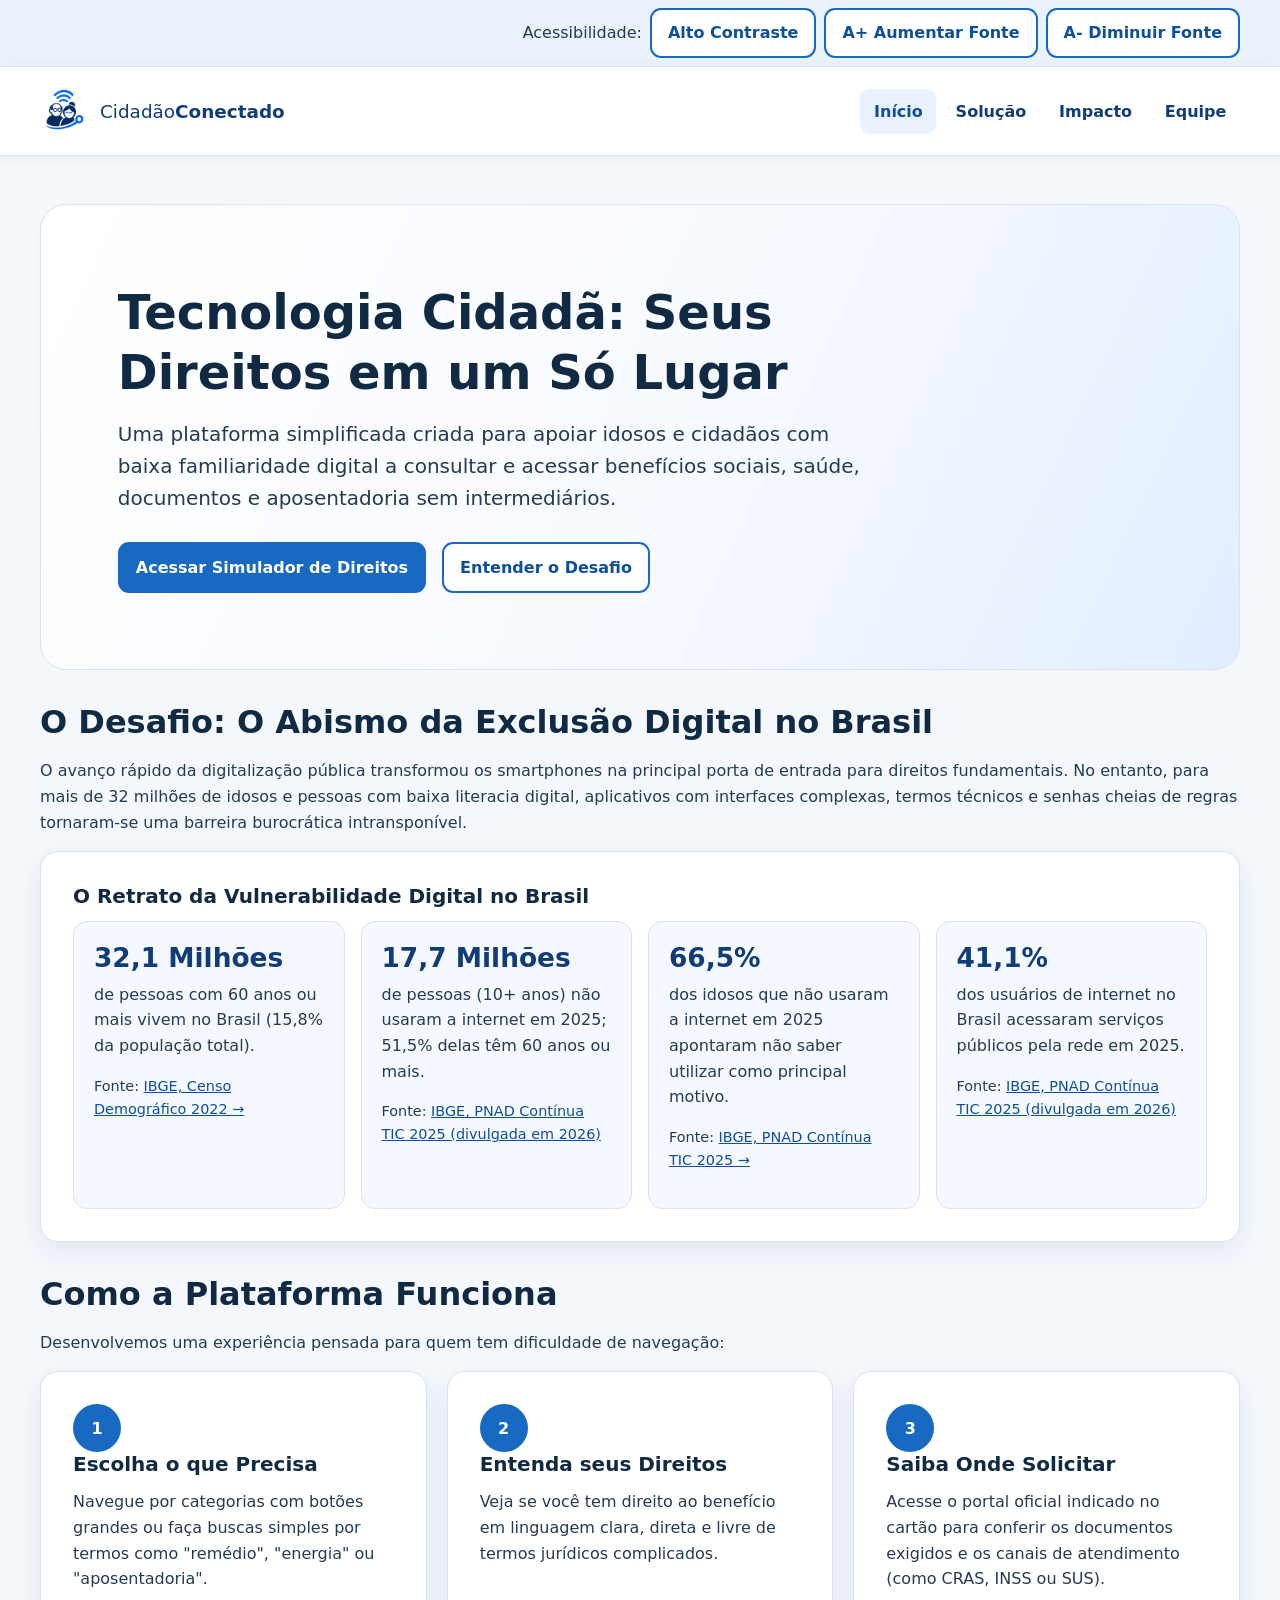
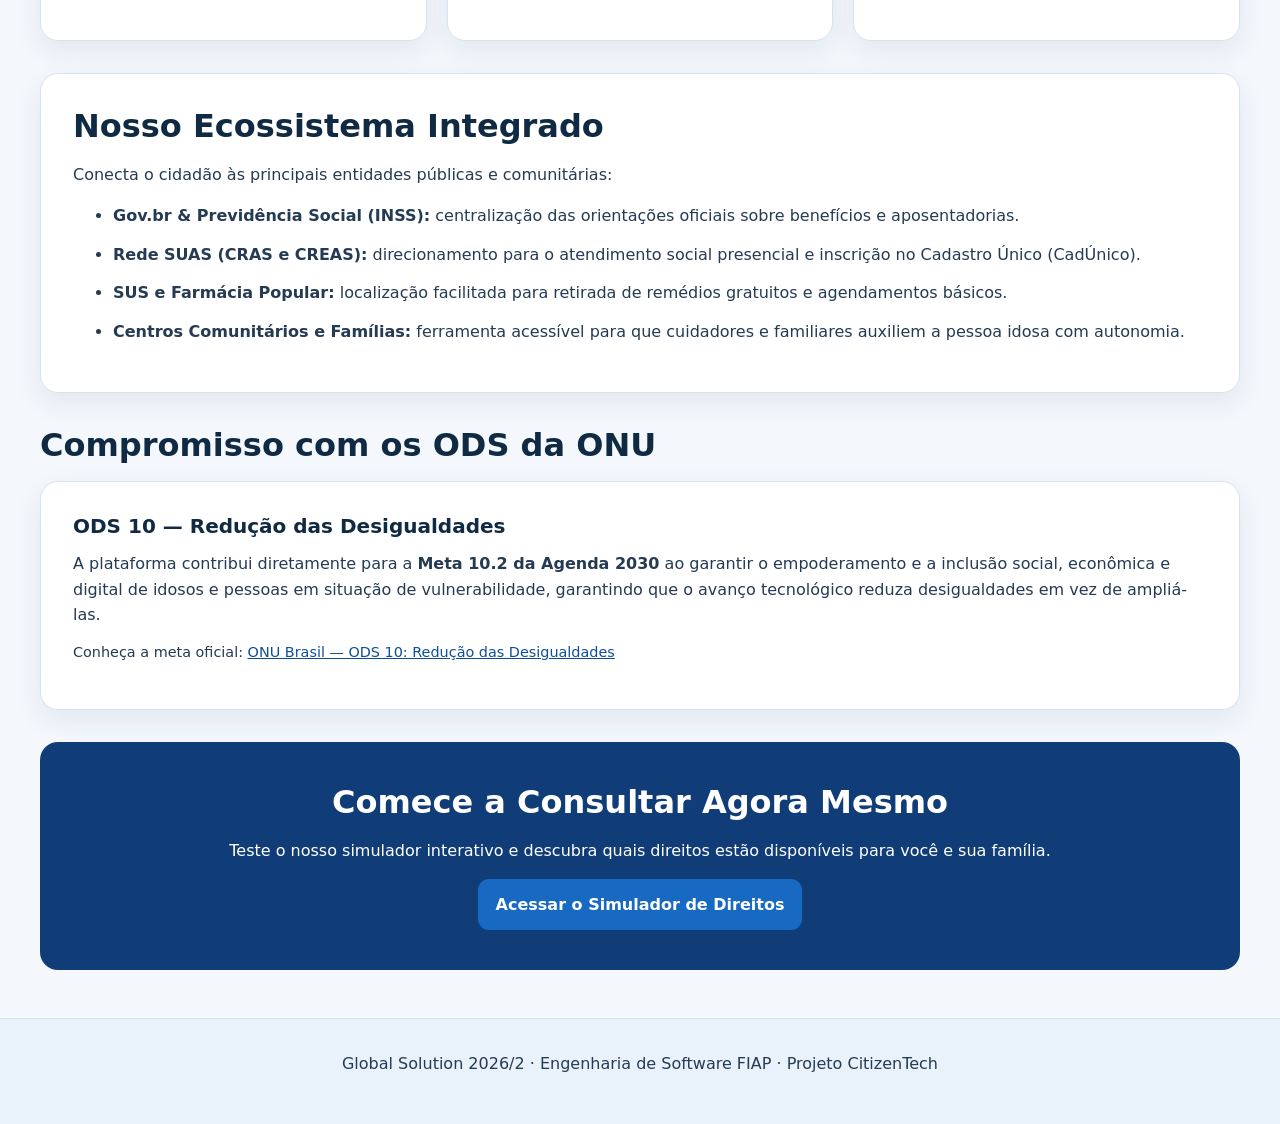
==== commit f3e8b3c2: "Add files via upload" ====
--- a/index.html
+++ b/index.html
@@ -64,31 +64,32 @@
             <p class="numero-destaque">32,1 Milhões</p>
             <p>de pessoas com 60 anos ou mais vivem no Brasil (15,8% da população total).</p>
             <p class="link-fonte">
-              Fonte: <a href="https://censo2022.ibge.gov.br/" target="_blank" rel="noopener noreferrer">IBGE — Censo Demográfico</a>
+              Fonte: <a href="https://censo2022.ibge.gov.br/sobre/conhecendo-o-brasil.html" target="_blank" rel="noopener noreferrer">IBGE, Censo Demográfico 2022 →</a>
             </p>
           </div>
 
           <div class="dado-item">
-            <p class="numero-destaque">+8 Milhões</p>
-            <p>de idosos permanecem totalmente desconectados e sem acesso à internet no país.</p>
+            <p class="numero-destaque">17,7 Milhões</p>
+            <p>de pessoas (10+ anos) não usaram a internet em 2025; 51,5% delas têm 60 anos ou mais.</p>
             <p class="link-fonte">
-              Fonte: <a href="https://www.ibge.gov.br/estatisticas/sociais/populacao/17270-pnad-continua.html" target="_blank" rel="noopener noreferrer">IBGE — PNAD Contínua TIC</a>
+              Fonte: <a href="https://agenciadenoticias.ibge.gov.br/agencia-noticias/2012-agencia-de-noticias/noticias/47408-proporcao-de-usuarios-da-internet-no-pais-ultrapassou-90-da-populacao-de-10-anos-ou-mais-em-2025
+" target="_blank" rel="noopener noreferrer">IBGE, PNAD Contínua TIC 2025 (divulgada em 2026)</a>
             </p>
           </div>
 
           <div class="dado-item">
             <p class="numero-destaque">66,5%</p>
-            <p>dos idosos sem internet apontam a falta de conhecimento como o motivo principal de ficarem de fora.</p>
+            <p>dos idosos que não usaram a internet em 2025 apontaram não saber utilizar como principal motivo.</p>
             <p class="link-fonte">
-              Fonte: <a href="https://agenciadenoticias.ibge.gov.br/" target="_blank" rel="noopener noreferrer">IBGE — Agência de Notícias (PNAD TIC)</a>
+              Fonte: <a href="https://agenciadenoticias.ibge.gov.br/agencia-noticias/2012-agencia-de-noticias/noticias/47408-proporcao-de-usuarios-da-internet-no-pais-ultrapassou-90-da-populacao-de-10-anos-ou-mais-em-2025" target="_blank" rel="noopener noreferrer">IBGE, PNAD Contínua TIC 2025 → </a>
             </p>
           </div>
 
           <div class="dado-item">
-            <p class="numero-destaque">Apenas 41,1%</p>
-            <p>dos brasileiros conectados conseguem usar a rede para acessar serviços públicos eletrônicos.</p>
+            <p class="numero-destaque">41,1%</p>
+            <p>dos usuários de internet no Brasil acessaram serviços públicos pela rede em 2025.</p>
             <p class="link-fonte">
-              Fonte: <a href="https://cetic.br/pt/pesquisa/domicilios/" target="_blank" rel="noopener noreferrer">Cetic.br | NIC.br — TIC Domicílios</a>
+              Fonte: <a href="https://agenciadenoticias.ibge.gov.br/agencia-noticias/2012-agencia-de-noticias/noticias/47408-proporcao-de-usuarios-da-internet-no-pais-ultrapassou-90-da-populacao-de-10-anos-ou-mais-em-2025">IBGE, PNAD Contínua TIC 2025 (divulgada em 2026)</a>
             </p>
           </div>
         </div>
@@ -114,8 +115,8 @@
 
         <article class="card-passo">
           <span class="passo-numero">3</span>
-          <h3>Saiba Como Solicitar</h3>
-          <p>Receba a lista com documentos necessários e os pontos de atendimento físico mais próximos (como CRAS ou postos de saúde).</p>
+          <h3>Saiba Onde Solicitar</h3>
+          <p>Acesse o portal oficial indicado no cartão para conferir os documentos exigidos e os canais de atendimento (como CRAS, INSS ou SUS).</p>
         </article>
       </div>
     </section>
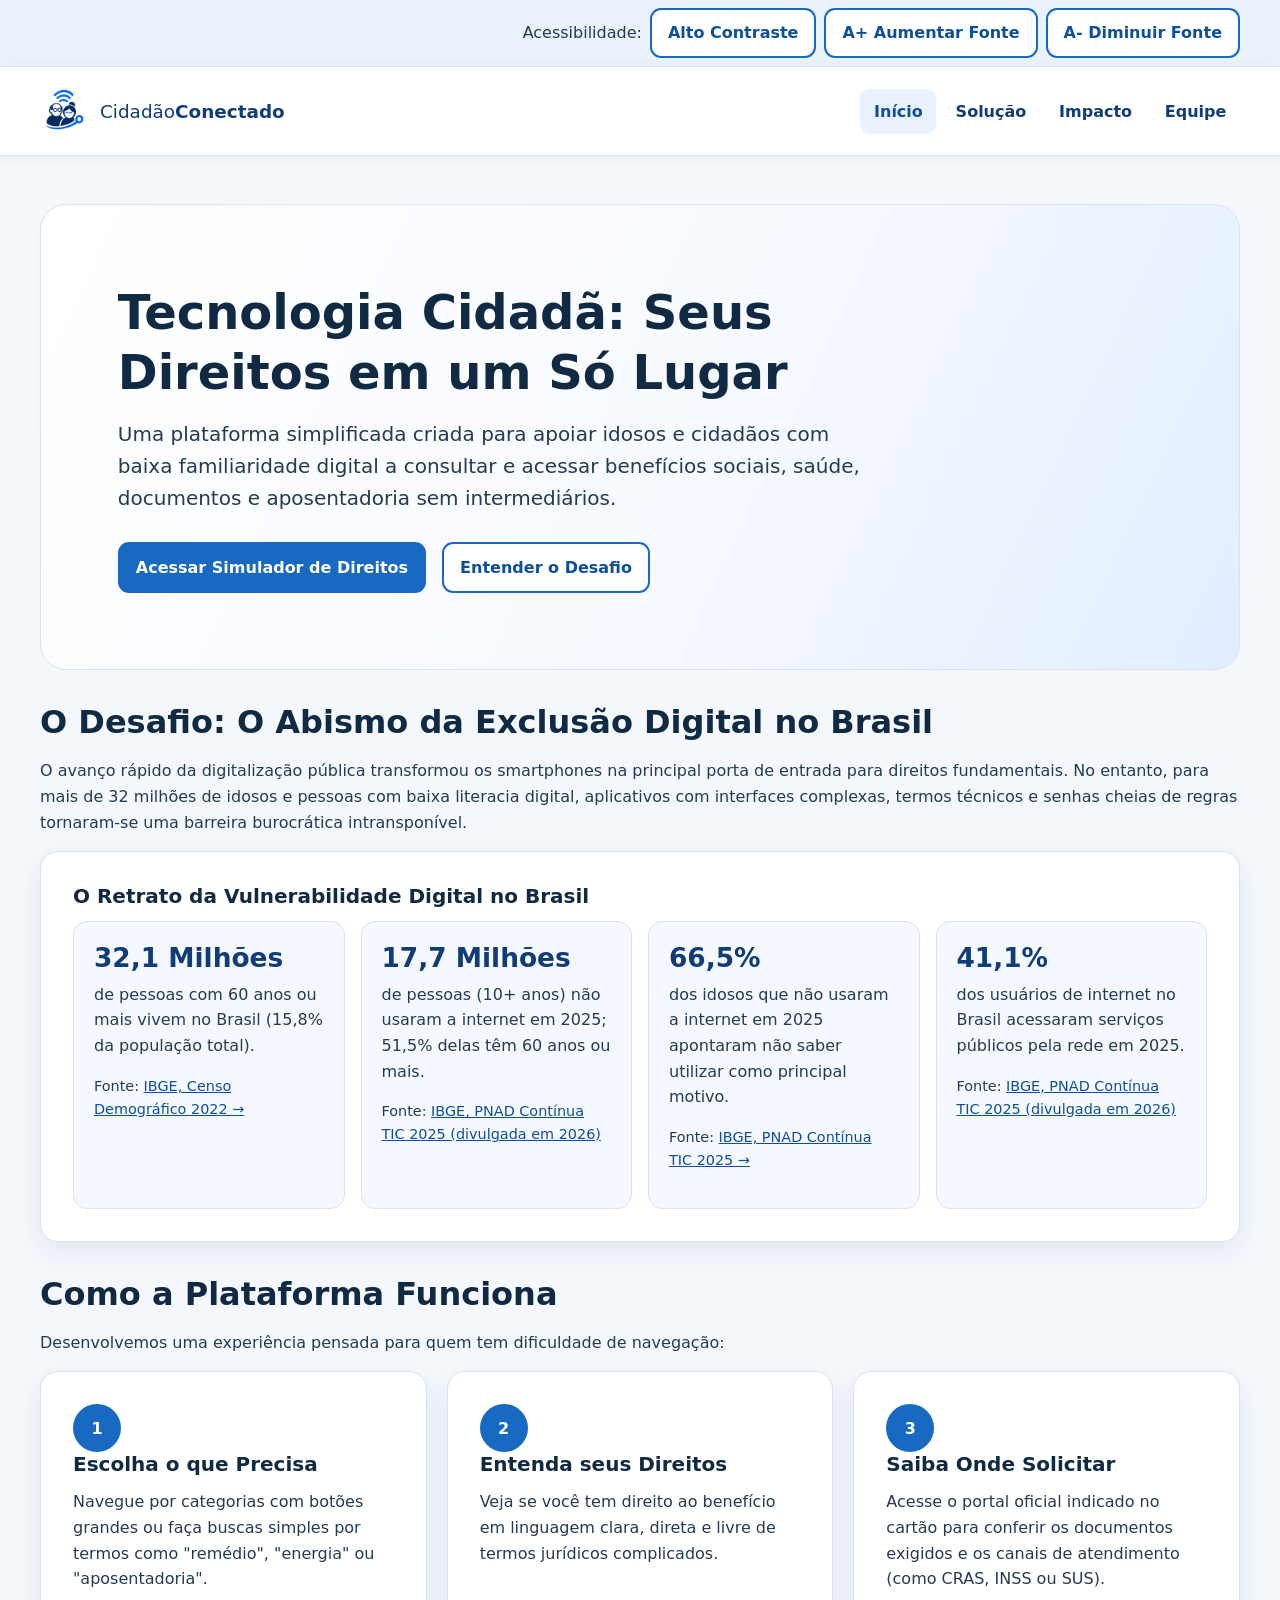
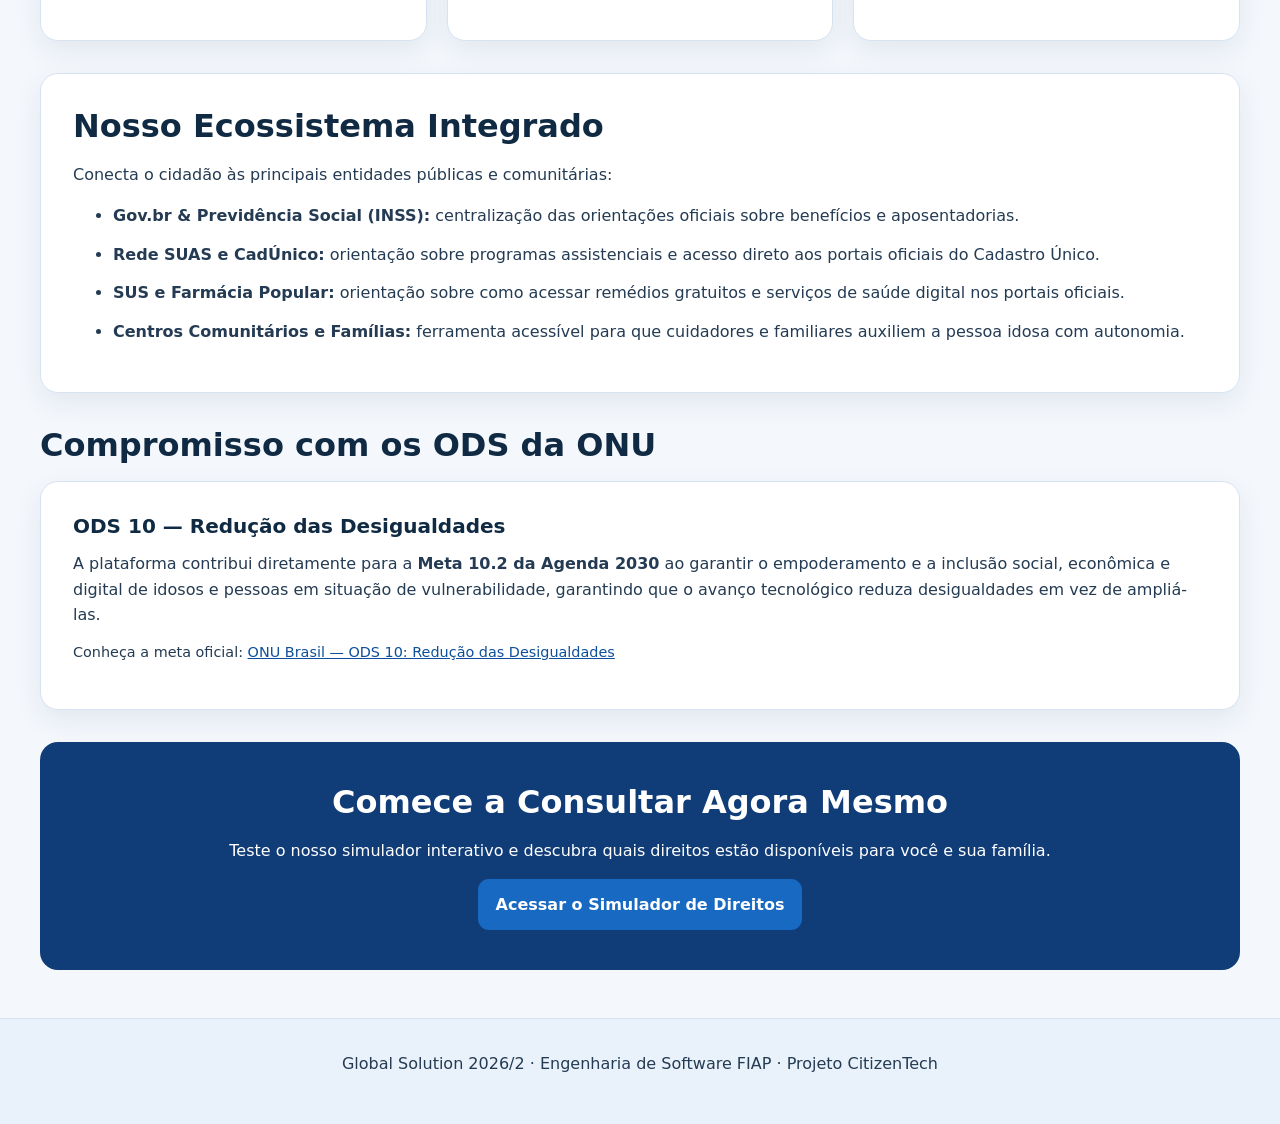
==== commit 8e873c81: "Add files via upload" ====
--- a/index.html
+++ b/index.html
@@ -125,9 +125,9 @@
       <h2>Nosso Ecossistema Integrado</h2>
       <p>Conecta o cidadão às principais entidades públicas e comunitárias:</p>
       <ul>
-        <li><strong>Gov.br & Previdência Social (INSS):</strong> centralização das orientações oficiais sobre benefícios e aposentadorias.</li>
-        <li><strong>Rede SUAS (CRAS e CREAS):</strong> direcionamento para o atendimento social presencial e inscrição no Cadastro Único (CadÚnico).</li>
-        <li><strong>SUS e Farmácia Popular:</strong> localização facilitada para retirada de remédios gratuitos e agendamentos básicos.</li>
+        <li><strong>Gov.br &amp; Previdência Social (INSS):</strong> centralização das orientações oficiais sobre benefícios e aposentadorias.</li>
+        <li><strong>Rede SUAS e CadÚnico:</strong> orientação sobre programas assistenciais e acesso direto aos portais oficiais do Cadastro Único.</li>
+        <li><strong>SUS e Farmácia Popular:</strong> orientação sobre como acessar remédios gratuitos e serviços de saúde digital nos portais oficiais.</li>
         <li><strong>Centros Comunitários e Famílias:</strong> ferramenta acessível para que cuidadores e familiares auxiliem a pessoa idosa com autonomia.</li>
       </ul>
     </section>
